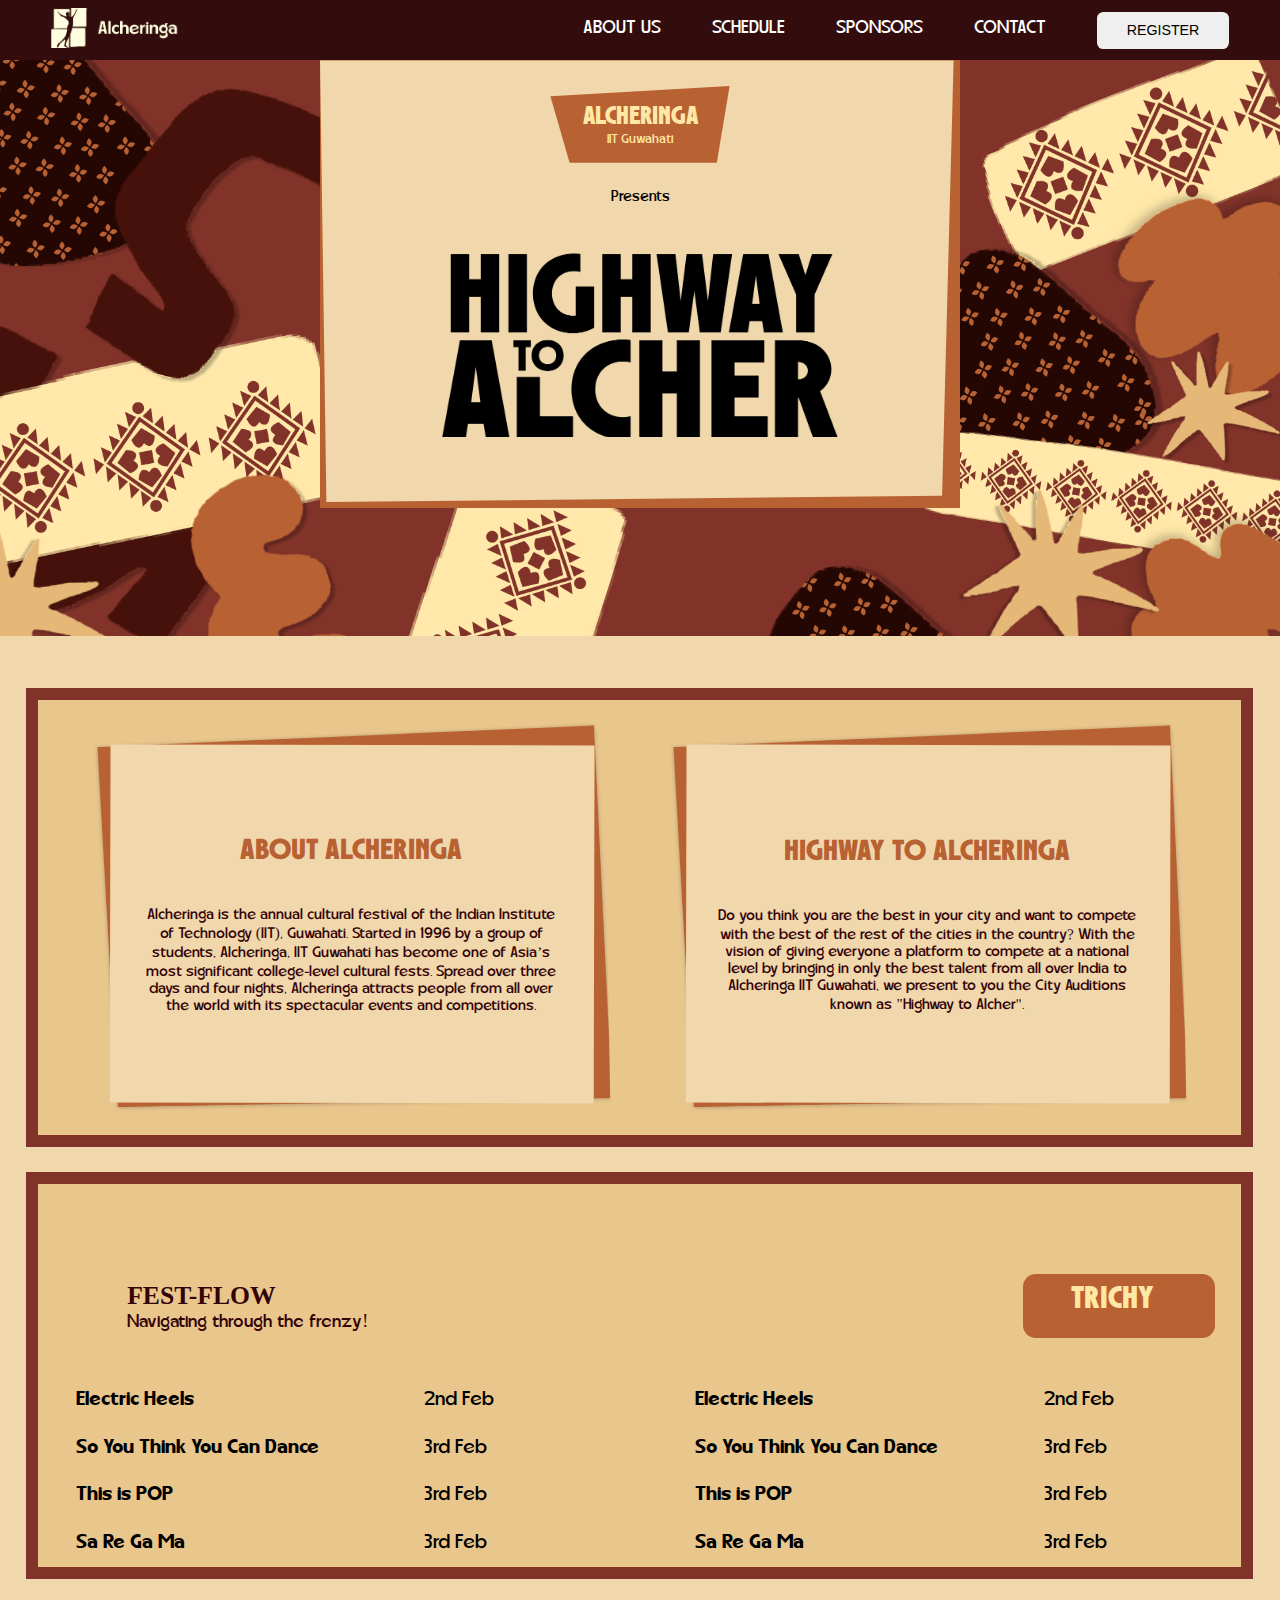
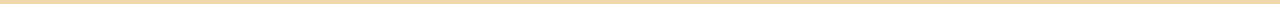
==== CE-portal/index.html @ 36d59bdd "hemburger and carts done" ====
<!DOCTYPE html>
<html lang="en">

<head>
    <meta charset="UTF-8">
    <meta name="viewport" content="width=device-width, initial-scale=1.0">
    <title>City-elemination portal</title>
    <link rel="stylesheet" href="style.css">
</head>

<body style="width: 100vw;">
    <nav>
        <div class="nav-logo">
            <img src="asset/alcher-logo.png" alt="">
        </div>
        <div class="navigators">
            <ul>
                <li class="hideOnMobile">ABOUT US</li>
                <li class="hideOnMobile">SCHEDULE</li>
                <li class="hideOnMobile">SPONSORS</li>
                <li class="hideOnMobile">CONTACT</li>
                <button class="hideOnMobile">REGISTER</button>
                <li class="menuBtn" onclick=showSidebar()><svg xmlns="http://www.w3.org/2000/svg" height="5vw" viewBox="0 -960 960 960" width="5vw" fill="#5f6368"><path d="M120-240v-80h720v80H120Zm0-200v-80h720v80H120Zm0-200v-80h720v80H120Z"/></svg></li>
            </ul>

            <ul class="hamburger">
                <li class="closeBtn" onclick="hideSidebar()"><svg xmlns="http://www.w3.org/2000/svg" height="8vw" viewBox="0 -960 960 960" width="8vw" fill="#5f6368"><path d="m256-200-56-56 224-224-224-224 56-56 224 224 224-224 56 56-224 224 224 224-56 56-224-224-224 224Z"/></svg></li>
                <li>ABOUT US</li>
                <li>SCHEDULE</li>
                <li>SPONSORS</li>
                <li>CONTACT</li>
                <li><button>REGISTER</button></li>
            </ul>
        </div>
    </nav>

    <div class="alcheringa-iitg-header">
        <div class="highway-to-alcher-header">
            <div class="highway-to-alcher-inner">
                <!-- <img src="asset/header-logo.png" alt=""> -->
                <div class="Alcheringa-IITG">
                    ALCHERINGA<p>
                        IIT Guwahati
                    </p>
                </div>

                <div class="presents">
                    Presents
                </div>

                <div class="imgHighway">

                </div>
            </div>
        </div>
    </div>

    <div class="registeration-city">
        <!-- <img src="asset/register-bg.png" alt=""> -->
        <!-- <div class="dropdown-city">
            <div class="dropdown-header"  >

            </div>
            <ul class="dropdown-list" id="dropdown-list">
                <li >Delhi</li>
                <li >Chennai</li>
                <li >Mumbai</li>
            </ul>
        </div> -->
    </div>


    <div class="masterdiv">
        <div class="para-2">
            <div id="about" class="about-alcher">
                <div class="about-alcher-inner">
                    <h2>ABOUT ALCHERINGA</h2>
                    <p class="disc-para-2">
                        Alcheringa is the annual cultural festival of the Indian Institute of Technology (IIT),
                        Guwahati.
                        Started in 1996 by a group of students, Alcheringa, IIT Guwahati has become one of Asia’s most
                        significant college-level cultural fests. Spread over three days and four nights, Alcheringa
                        attracts people from all over the world with its spectacular events and competitions.
                    </p>
                </div>
            </div>

            <div id="highway" class="about-alcher">
                <div class="about-alcher-inner">
                    <h2>Highway to Alcheringa</h2>
                    <p class="disc-para-2">
                        Do you think you are the best in your city and want to compete with the best of the rest of the
                        cities in the country? With the vision of giving everyone a platform to compete at a national
                        level
                        by bringing in only the best talent from all over India to Alcheringa IIT Guwahati, we present
                        to
                        you the City Auditions known as "Highway to Alcher".
                    </p>
                </div>
            </div>
        </div>


        <div class="city-and-event-info">
            <div class="festflow-dropdown">
                <div class="festflow-header">
                    FEST-FLOW
                    <p>
                        Navigating through the frenzy!
                    </p>
                </div>

                <!-- <div class="drop-icon">
                    <img onclick="toggleDropdown()" width="20vw" src="asset/drop-icon.png" alt="">
                </div> -->

                <div class="dropdown-city">
                    <div class="dropdown-header" id="selected-city" onclick="toggleDropdown()">

                    </div>
                    <ul class="dropdown-list" id="dropdown-list">
                        <li onclick="selectCity('Delhi')">Delhi</li>
                        <li onclick="selectCity('Chennai')">Chennai</li>
                        <li onclick="selectCity('Mumbai')">Mumbai</li>
                    </ul>
                </div>
            </div>

            <div class="grid" id="fest-grid">
                <!-- The fest data will be dynamically updated here -->
            </div>
        </div>
    </div>

    <script src="script.js"></script>
</body>

</html>
---- CE-portal/style.css ----
*{
    padding: 0;
    margin: 0;
}

@font-face {
    font-family: 'Carltine'; 
    src: url('../carltine-font-family/CarltineMedium-MVnzn.ttf');
}

@font-face {
    font-family: 'Bosten'; 
    src: url('../bosten-font-1724738891-0/bostenregular-l3ljd.otf');
}

@font-face {
    font-family: 'CarltineBold'; 
    src: url('../carltine-font-family/CarltineBold-BWxy8.ttf');
}
nav{
    background-image: url(asset/navbg.png);
    font-family:'Carltine';
    display: flex;
    height: 4.722vw;
    background: rgb(51, 13, 13) ;
    color: white;
    display: flex;
    align-items: center;
    justify-content: space-between;
    padding-right: 4vw;
    padding-left: 4vw;
    z-index: 2;
}
.nav-logo img{
    height: 3.125vw;
    width: 11.252vw;
}

nav ul{
    display: flex;
    gap: 4vw;
}
nav ul li{
    padding-top: .6vw;
    list-style: none;
    font-size: 1.389vw;
}
nav ul li:hover{
    cursor: pointer;
}

nav ul  button{
    border: none;
    width: 10.278vw;
    height: 2.917vw;
    font-size: 1.111vw;
    border-radius: .5vw;
    cursor: pointer;
}

.menuBtn{
    display: none;
}

/* hamburger */
.hamburger{
    padding-bottom: 2vw;
    position: fixed;
    top: 0;
    right: 0;
    width: 100vw;
    min-height:100vh ;
    z-index: 999;
    backdrop-filter: blur(10px);
    box-shadow: -10px 0 10px  rgba(0,0,0,0.1);
    display: none;
    flex-direction: column;
    padding-top: 8vw;
    justify-content: last baseline;
    align-items: center;
}

.hamburger li, .hamburger li button{
    font-size: 5vw;
}


/* header */
.alcheringa-iitg-header{
    height: 45vw;
    background: rgb(81, 20, 20);
    background-image: url(asset/hero.png);
    background-size: cover;
    display: flex;
    justify-content: center;
}

.highway-to-alcher-header
{
    background: #B86234;
    width: 50vw;
    height: 35vw;
    display: flex;
    justify-content: center;
}

.highway-to-alcher-inner{
   
    background: #F1D7AC;
    width: 50vw;
    height: 35vw;
    display: flex;
    flex-direction: column;
    align-items: center;
    position: relative;
    clip-path: polygon(0 0, 49.5vw 0, 48.6vw 34vw, .5vw 34.5vw);
}

.Alcheringa-IITG{
    display: flex;
    flex-direction: column;
    align-items: center;
    justify-content: center;
    margin-top: 2vw;
    height: 6vw;
    width: 14vw;
    background: #B86234;
    clip-path: polygon( 0vw 0.8vw, 14vw 0vw, 13vw 6vw, 1.5vw 6vw);
    font-family: Bosten;
    font-size: 2vw;
    color: #FFE7A6;
}
.Alcheringa-IITG p{
    font-size: 1vw;
    font-family: Carltine;
    font-weight: 400;
}
.presents{
    margin-top:2vw;
    font-size: 1.2vw;
    font-family: Carltine;
}

.imgHighway{
    margin-top:2vw;
    background-image: url(asset/imgHigh.png);
    width: 31vw;
    height: 16vw;
    background-size: cover;
}



.highway-to-alcher-inner img{
    width: 55vw;
}


.highway-to-alcher-inner .alcheringa-logo{
    margin-top:2vw ;
}

/* registeration */
.registeration-city{
    display: flex;
    justify-content: center;
    margin-top: 2vw;
}

.registeration-city img{
    margin-top: -5vw;
    width: 100vw;
    height: 10vw;
    /* background-image: url(asset/register-bg.png); */
    background-size: cover;
    
}

/* para 2 */
body{
    background-color: #F1D7AC;
}

.masterdiv{
    width: 100vw;
}



.para-2{
    text-align: center;
    width: 90vw;
    margin-top: -5px;
    display: flex;
    gap: 5vw;
    justify-content: center;
    background-color: #E9C68C;
    border: 1vw solid #823329;
    margin: 2vw;
    padding: 2vw;
}


.about-alcher{
    width: 40vw;
    height: 30vw;
    transform: rotate(-1deg);
    background-image: url("asset/about-alcher-bg.png");
    background-size: cover;
}

.about-alcher-inner{
    margin-left: 1vw;
    margin-top: 1.6vw;
    width: 38vw;
    height: 28vw;
    transform: rotate(1.13deg);
    background-image: url(asset/highway-bg.png);
    display: flex;
    flex-direction:column;
    justify-content: center;
    align-items: center;
    gap: 3vw;
}

.about-alcher-inner h2{
    color: #B86234;
    font-family: 'Bosten';
    font-weight: 400;
    font-size: 2.333vw;
}
.about-alcher-inner p{
    width: 33vw;
    text-align: center;
    color: #330307;
    font-family: 'Carltine';
    font-weight: 400;
    font-size: 1.189vw;
}



/* city and grid info */

.city-and-event-info{
    margin-top: -5px;
    width: 94vw; 
    background-color: #E9C68C;
    border: 1vw solid #823329;
    margin: 2vw;
}

.festflow-dropdown{
    position: relative;
    padding-top: 7vw;
    padding-left: 7vw;
    display: flex;
    justify-content: space-between;
    align-items: center;
}

.festflow-header{
    font-family:' Bosten';
    font-size: 2vw;
    color: #330307;
    font-weight: 800;
}
.festflow-header p{
    font-size: 1.4vw;
    font-family: 'Carltine';
    color: #330307;
    font-weight: 200;
}

.drop-icon{
    position: absolute;
    right: 4.5vw;
    top: 8.3vw;
    z-index: 3;
    cursor: pointer;
   /* transform: rotate(180deg); */
}
.dropdown-city {
    z-index: 2;
    font-family: Bosten;
    color: #FFE7A6;
    font-size: 2.5vw;
    width: 15vw;
    height: 5vw;
    margin-right: 2vw;
    position: relative;
    background: #B86234;
    border-radius: 1vw 1vw 1vw 1vw;
}

.dropdown-header {
    height: 4vw;
    line-height: 4vw;
    display: flex;
    cursor: pointer;
    justify-content: center;
    padding-right: 1vw;
    /* padding-left: 1vw; */
}

.dropdown-icon{
    height: 10vw;
    width: 10vw;
    background: #000;
}

.dropdown-list {
    background: #B86234;
    list-style-type: none;
    display: none; 
    width: 15vw;
    border-radius: 0vw 0vw 1vw 1vw;
}
.dropdown-list li {
    display: flex;
    justify-content: center;
    font-size: 2.5vw;
    width: 15vw;
    height: 5vw;
    line-height: 5vw;
    margin-right: 2vw;
    text-align: left;
    cursor: pointer;
}

/* grid */
.grid {
    margin-top: 3vw;
    display: grid;
    grid-template-columns:repeat(4, 24.2vw);
    
}

.grid div {

    padding: 1vw;
    font-size: 1.6vw;
    text-align: left;
}

/* second page */

.cartsdiv{
    display: flex;
    overflow-y:scroll ;
    gap: 10vw;
    background: #E9C68C;
    margin-top: -1vw;
    margin: 2vw;
    padding: 2vw;
    border: 1vw solid #823329;   
}

.cart{
    width: 38vw;
    height: 30vw;
    background: #B86234;
    background-size: cover;
}


.about-cart{
    width: 40vw;
    height: 30vw;
    clip-path: polygon(1% 0, 95% 2.3%, 93% 95%, 0 100%) ;
    background: #F1D7AC;
    display: flex;
    justify-content: center;
    align-items: center;
    /* gap: 3vw; */
}

.img-of-women{
    width: 40%;
}

.img-of-women img{
    margin-left: 1vw;
    width: 12vw;
}

.cart-content{
    width: 50%;
    height: 60%; 
}

.cart-header{
    font-family: Bosten;
    color: #B86234;
    font-size: 3vw;
}

.cart-header p{
    font-size: 1.5vw;
    color: black;
    font-family: CarltineBold;
}

.content-of-cart{
    margin-top: 1.5vw;
    width: 90%;
    font-size: 1.2vw;
    color: black;
    font-family: Carltine;
}

.cart-buttons{
    margin-top: 1.5vw;
    display: flex;
    gap: .5vw;
}

.cart-register{
    font-size: 1.2vw;
    font-family: Carltine;
    background-color: #B86234;
    border:none;
    padding: .5vw;
    width: 45%;
    border-radius: .3vw;
    color: #F1D7AC;
    border: .1vw solid #B86234;
}

.cart-GUIDELINES{
    font-size: 1.2vw;
    font-family: Carltine;
    background-color: #F1D7AC;
    border:none;
    padding: .5vw;
    width: 45%;
    border-radius: .3vw;
    color: #B86234;
    border: .1vw solid #B86234;
}





@media screen and (max-width: 480px) {
    body {
        /* responsive nav */
        .hideOnMobile{
            display: none;
        }

        .menuBtn{
            display: block;
            margin-bottom: 1vw;
            cursor: pointer;
        }
        .closeBtn{
            cursor: pointer;
        }

        .hamburger li button{
            width: fit-content;
            height: fit-content;
            padding:2vw;
            border-radius:1.5vw ;
        }
        /* para */
        .para-2{
            flex-direction: column;
            align-items: center;
        }
        .about-alcher{
            width: 80vw;
            height: 70vw;
        }
        .about-alcher-inner{
            width: 78vw;
            height: 68vw;
        }

        .about-alcher-inner h2{
            font-size: 6vw;
        }
        .about-alcher-inner p{
            font-size: 3vw;
            width: 70vw;   
        }

        .festflow-header{
            font-size: 4vw;
        }
        .festflow-header p{
            font-size: 3vw;
        }

        .grid {
            margin-top: 3vw;
            margin-bottom: 2vw;
            left: 3vw;
            display: grid;
            grid-template-columns:repeat(2,48vw);
            text-align: center;
        }
        
        .grid div {
            padding: 1vw;
            font-size: 2.6vw;
            text-align: left;
        }

        /* second page */
        .cartsdiv{
            display: flex;
            flex-direction: column;
            align-items: center; 
            gap: 2.5vw; 
        }
        .cart{
            margin-top: 2vw;
            width: 80vw;
            height:50vw ;
        }

        .about-cart{
            width: 80vw;
            height:50vw ;
            /* background: #000; */
            clip-path: polygon(2% 0, 100% 3.3%, 96% 95%, 0 100%) ;
        }

        .img-of-women img{
            margin-left: 1vw;
            width: 20vw;
        }

        .cart-content{
            width: 50%;
            height: 70%; 
        }
        
        .cart-header{
            font-size: 6vw;
        }
        
        .cart-header p{
            font-size: 3vw;
        }
        
        .content-of-cart{
            margin-top: 2.4vw;
            width: 90%;
            font-size: 2.4vw;
        }
        
        .cart-buttons{
            margin-top: 2.4vw;
            display: flex;
            gap: .5vw;
        }
        
        .cart-register{
            font-size: 2.4vw;
            padding: .5vw;
            width: 45%;
            border-radius: .3vw;
            border: .1vw solid #B86234;
        }
        
        .cart-GUIDELINES{
            font-size: 2.4vw;
            padding: .5vw;
            width: 45%;
            border-radius: .3vw;
            border: .1vw solid #B86234;
        }
    }
}
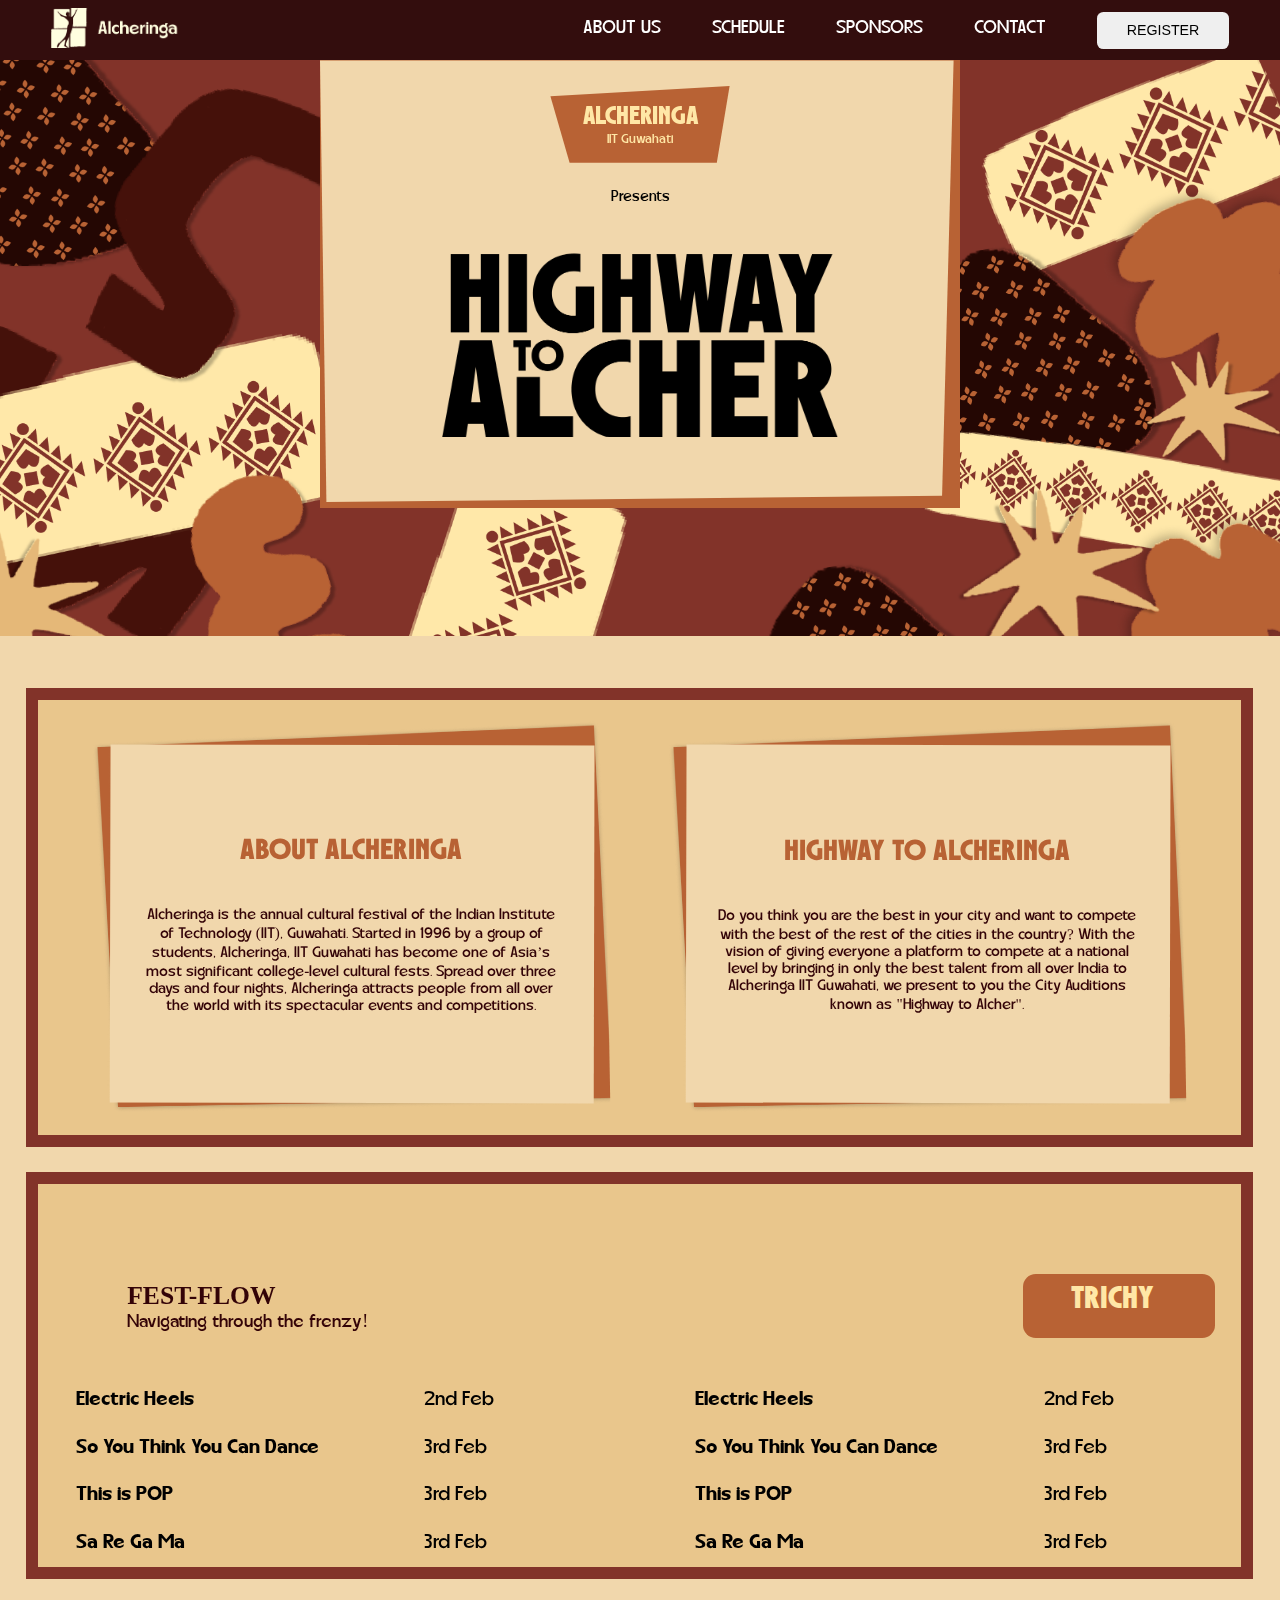
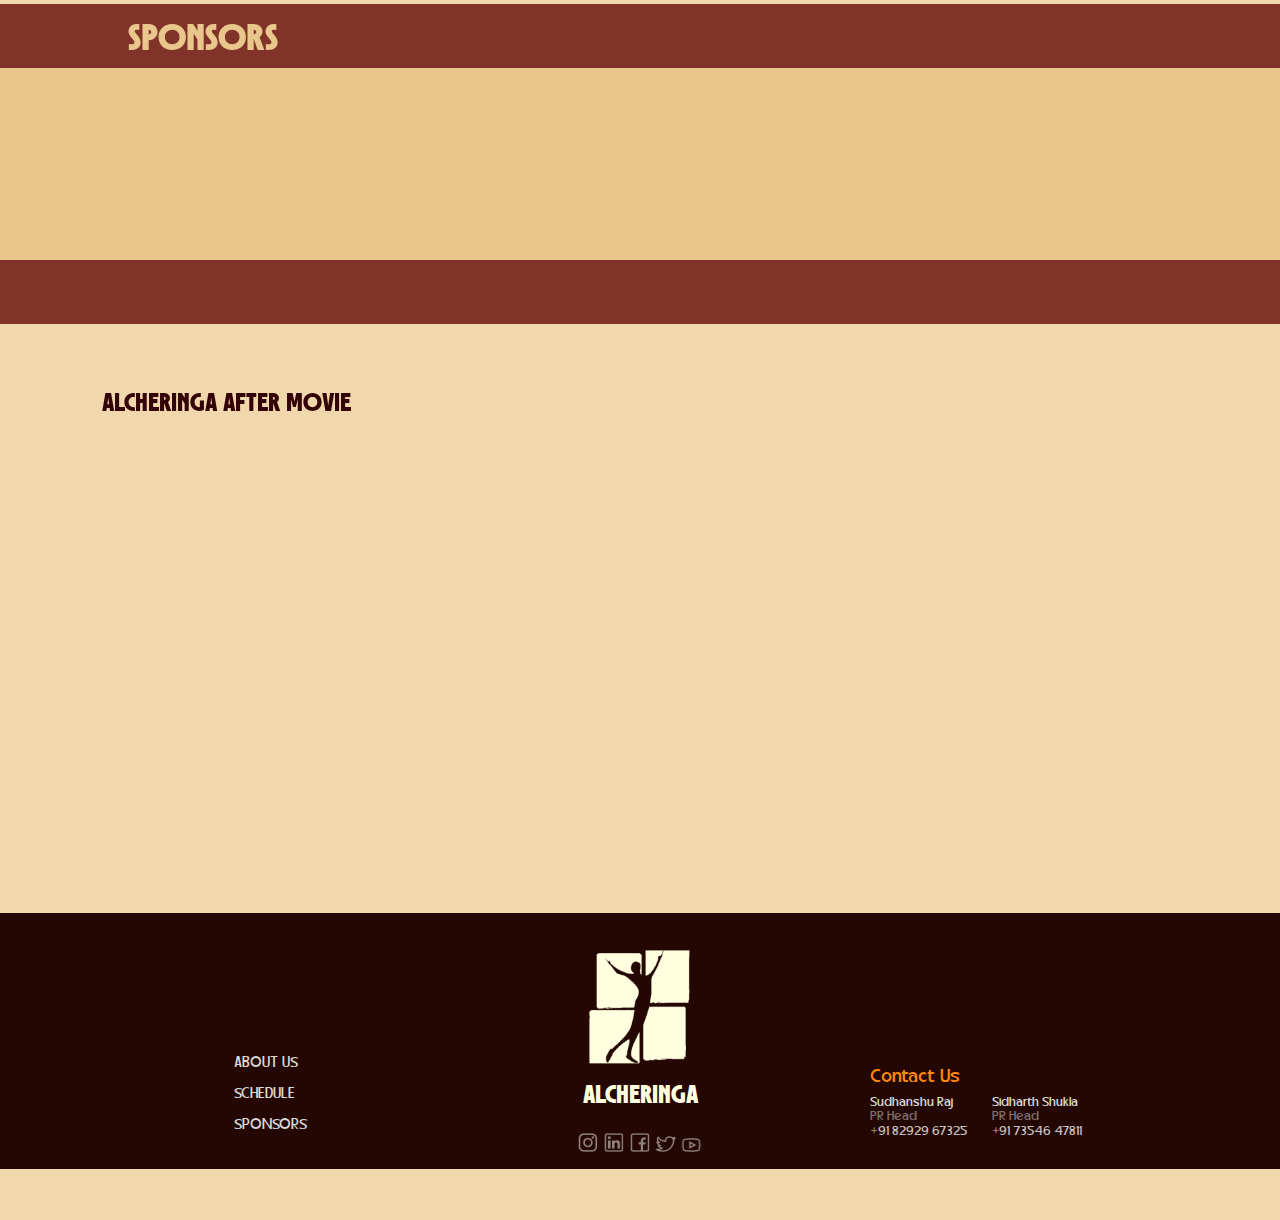
==== commit cb85875b: "Sponsors and footer" ====
--- a/CE-portal/index.html
+++ b/CE-portal/index.html
@@ -15,21 +15,11 @@
         </div>
         <div class="navigators">
             <ul>
-                <li class="hideOnMobile">ABOUT US</li>
-                <li class="hideOnMobile">SCHEDULE</li>
-                <li class="hideOnMobile">SPONSORS</li>
-                <li class="hideOnMobile">CONTACT</li>
-                <button class="hideOnMobile">REGISTER</button>
-                <li class="menuBtn" onclick=showSidebar()><svg xmlns="http://www.w3.org/2000/svg" height="5vw" viewBox="0 -960 960 960" width="5vw" fill="#5f6368"><path d="M120-240v-80h720v80H120Zm0-200v-80h720v80H120Zm0-200v-80h720v80H120Z"/></svg></li>
-            </ul>
-
-            <ul class="hamburger">
-                <li class="closeBtn" onclick="hideSidebar()"><svg xmlns="http://www.w3.org/2000/svg" height="8vw" viewBox="0 -960 960 960" width="8vw" fill="#5f6368"><path d="m256-200-56-56 224-224-224-224 56-56 224 224 224-224 56 56-224 224 224 224-56 56-224-224-224 224Z"/></svg></li>
                 <li>ABOUT US</li>
                 <li>SCHEDULE</li>
                 <li>SPONSORS</li>
                 <li>CONTACT</li>
-                <li><button>REGISTER</button></li>
+                <button>REGISTER</button>
             </ul>
         </div>
     </nav>
@@ -130,6 +120,58 @@
                 <!-- The fest data will be dynamically updated here -->
             </div>
         </div>
+
+        <div class="sponsor">
+            <div class="sponsor-top">
+                <h1>SPONSORS</h1>
+            </div>
+            <div class="sponsor-images"></div>
+            <div class="sponsor-bottom"></div>
+        </div>
+
+        <div class="aftermovie">
+            <h2 id="aftermovie-text">ALCHERINGA AFTER MOVIE</h2>
+            <iframe width="560" height="315" src="https://www.youtube.com/embed/CWhFx8v1mg8?si=Xd-olNrgVU2Ihk56&amp;controls=0" title="YouTube video player" frameborder="0" allow="accelerometer; autoplay; clipboard-write; encrypted-media; gyroscope; picture-in-picture; web-share" referrerpolicy="strict-origin-when-cross-origin" allowfullscreen></iframe>
+            <div class="bottom">
+                <div class="foo-left">
+                    <ul>
+                        <li>ABOUT US</li>
+                        <li>SCHEDULE</li>
+                        <li>SPONSORS</li>
+                    </ul>
+                </div>
+                <div class="foo-middle">
+                    <img id = "alcherimg" src="asset/alcher logo 2.png" alt="">
+                    <h2>ALCHERINGA</h2>
+                    <ul>
+                        <a href="https://www.instagram.com/alcheringaiitg/?hl=en"><img src="asset/insta.png" alt=""></a>
+                        <a href="https://www.linkedin.com/company/alcheringaiitguwahati/mycompany/"><img src="asset/linkedin.png" alt=""></a>
+                        <a href="https://www.facebook.com/alcheringaiitg/   "><img src="asset/fb.png" alt=""></a>
+                        <a href="https://twitter.com/alcheringaiitg"><img src="asset/twitter.png" alt=""></a>
+                        <a href="https://www.youtube.com/@alcheringaIITG"><img src="asset/yt.png" alt=""></a>
+                    </ul>
+                </div>
+                <div class="foo-right">
+                    <div class="contact">
+                        <h2>Contact Us</h2>
+                    </div>
+                    <div class="head-names">
+                            <div class="head">
+                                <p>Sudhanshu Raj</p>
+                                <p>PR Head</p>
+                                <p>+91 82929 67325</p>
+                            </div>
+                            <div class="head">
+                                <p>Sidharth Shukla</p>
+                                <p>PR Head</p>
+                                <p>+91 73546 47811</p>
+                            </div>
+                    </div>
+                </div>
+            </div>
+        </div>
+
+
     </div>
 
     <script src="script.js"></script>
--- a/CE-portal/style.css
+++ b/CE-portal/style.css
@@ -44,9 +44,6 @@
     padding-top: .6vw;
     list-style: none;
     font-size: 1.389vw;
-}
-nav ul li:hover{
-    cursor: pointer;
 }
 
 nav ul  button{
@@ -55,36 +52,7 @@
     height: 2.917vw;
     font-size: 1.111vw;
     border-radius: .5vw;
-    cursor: pointer;
-}
-
-.menuBtn{
-    display: none;
-}
-
-/* hamburger */
-.hamburger{
-    padding-bottom: 2vw;
-    position: fixed;
-    top: 0;
-    right: 0;
-    width: 100vw;
-    min-height:100vh ;
-    z-index: 999;
-    backdrop-filter: blur(10px);
-    box-shadow: -10px 0 10px  rgba(0,0,0,0.1);
-    display: none;
-    flex-direction: column;
-    padding-top: 8vw;
-    justify-content: last baseline;
-    align-items: center;
-}
-
-.hamburger li, .hamburger li button{
-    font-size: 5vw;
-}
-
-
+}
 /* header */
 .alcheringa-iitg-header{
     height: 45vw;
@@ -349,95 +317,236 @@
     display: flex;
     overflow-y:scroll ;
     gap: 10vw;
-    background: #E9C68C;
     margin-top: -1vw;
     margin: 2vw;
     padding: 2vw;
     border: 1vw solid #823329;   
 }
 
-.cart{
-    width: 38vw;
-    height: 30vw;
-    background: #B86234;
-    background-size: cover;
-}
-
-
-.about-cart{
-    width: 40vw;
-    height: 30vw;
-    clip-path: polygon(1% 0, 95% 2.3%, 93% 95%, 0 100%) ;
-    background: #F1D7AC;
-    display: flex;
-    justify-content: center;
+#ye-wala{
+    padding-top: 1vw;
+}
+
+
+/* from sponsor to footer page css */
+
+.sponsor{
+    width: 100%;
+    height: 25vw;
+    background: #E9C68C;
+
+
+}
+.sponsor::before{
+ position: absolute;
+    background: url(asset/ce\ texture.png) center no-repeat ;
+    content: '';
+    height: 25vw;
+    width:  100%;
+    mix-blend-mode: overlay;
+    opacity: 50%;
+    z-index: 1;
+
+}
+.sponsor .sponsor-top{
+    width: 100%;
+    height: 5vw;
+    background: #823329;
+    
+
+    
+}
+.sponsor .sponsor-top h1{
+    font-family: 'Bosten';
+    font-size: 3vw;
+    color: #E9C68C;
+    top: 1vw;
+    left: 10%;
+    z-index: 30;
+    position: relative;
+    font-weight: 100;
+
+
+
+}
+
+.sponsor .sponsor-images{
+    width: 100%;
+    height: 15vw;
+
+
+}
+.sponsor .sponsor-bottom{
+    width: 100%;
+    height: 5vw;
+    background: #823329;
+
+    
+}
+
+
+
+.aftermovie{
+    width: 100%;
+    height: 70vw;
+    position: relative;
+}
+.aftermovie::before{
+    position: absolute;
+    width: 100%;
+    height: 70vw;
+    background: url(asset/ce\ texture.png) center no-repeat ;
+    content: '';
+  
+    mix-blend-mode: overlay;
+    opacity: 50%;
+    z-index: 1;
+
+}
+.aftermovie iframe{
+    position: absolute;
+    top: 45%;
+    left: 50%;
+    transform: translate(-50%,-70%);
+    /* scale: 1.4;
+     */
+     width: 60vw;
+     height: 30vw;
+    z-index: 20;
+}
+
+.aftermovie .bottom{
+    position: absolute;
+    bottom: 4vw;
+    height: 20vw;
+    width: 100%;
+    background-color: #240703;
+    z-index: 30;
+    display: flex;
+}
+.aftermovie .bottom .foo-left{
+    height: 100%;
+    width: 35%;
+    position: relative;
+    /* background-color: red; */
+}
+
+.aftermovie .bottom .foo-left ul li{
+    font-family: 'Carltine';
+    margin: 1vw;
+    list-style: none;
+    font-weight: 100;
+    font-size: 1.2vw;
+    /* line-height: 22px; */
+    color: #D9D9D9;
+}
+.aftermovie .bottom .foo-left ul {
+    position: absolute;
+    right: 10vw;
+    top: 10vw;
+}
+
+
+
+
+
+.aftermovie .bottom .foo-middle{
+    height: 100%;
+    width: 30%;
+    /* background-color: rgb(21, 10, 10); */
+    position: relative;
+   
+}
+#alcherimg{
     align-items: center;
-    /* gap: 3vw; */
-}
-
-.img-of-women{
-    width: 40%;
-}
-
-.img-of-women img{
-    margin-left: 1vw;
-    width: 12vw;
-}
-
-.cart-content{
-    width: 50%;
-    height: 60%; 
-}
-
-.cart-header{
-    font-family: Bosten;
-    color: #B86234;
-    font-size: 3vw;
-}
-
-.cart-header p{
+    width: 8vw;
+    position: absolute; 
+    left: 50%;
+    top: 50%;
+    transform: translate(-50%,-80%);
+   
+}
+
+
+.aftermovie .bottom .foo-middle h2{
+    color: #FFFEDF;
+    font-family: 'Bosten';
+    font-weight: 100;
+    font-size: 2vw;
+    position: absolute;
+    top: 13vw;
+    left: 50%;
+    transform: translateX(-50%);
+   
+
+}
+.aftermovie .bottom .foo-middle  ul{
+    position: absolute;
+    bottom: 1vw;
+    left: 50%;
+    transform: translateX(-50%);
+    color: white;
+}
+.aftermovie .bottom .foo-middle  ul a img{
+    width: 1.5vw;
+}
+
+.aftermovie .bottom .foo-middle  ul a {
+    padding: 0.1vw;
+}
+
+
+
+
+.aftermovie .bottom .foo-right{
+    height: 100%;
+    width: 35%;
+    /* background-color: rgb(102, 102, 102); */
+    font-family: 'Carltine';
+
+}
+.aftermovie .bottom .foo-right .contact h2{
     font-size: 1.5vw;
-    color: black;
-    font-family: CarltineBold;
-}
-
-.content-of-cart{
-    margin-top: 1.5vw;
-    width: 90%;
-    font-size: 1.2vw;
-    color: black;
-    font-family: Carltine;
-}
-
-.cart-buttons{
-    margin-top: 1.5vw;
-    display: flex;
-    gap: .5vw;
-}
-
-.cart-register{
-    font-size: 1.2vw;
-    font-family: Carltine;
-    background-color: #B86234;
-    border:none;
-    padding: .5vw;
-    width: 45%;
-    border-radius: .3vw;
-    color: #F1D7AC;
-    border: .1vw solid #B86234;
-}
-
-.cart-GUIDELINES{
-    font-size: 1.2vw;
-    font-family: Carltine;
-    background-color: #F1D7AC;
-    border:none;
-    padding: .5vw;
-    width: 45%;
-    border-radius: .3vw;
-    color: #B86234;
-    border: .1vw solid #B86234;
-}
+    color: #FF8906;
+    position: absolute;
+    top: 12vw;
+    margin-left: 3vw;
+    font-weight: 100;
+}
+.aftermovie .bottom .foo-right .head-names{
+    font-size: 1vw;
+    font-weight: 100;
+    position: absolute;
+    top: 14vw;
+    margin-left: 2vw;
+    font-family: 'Carltine';
+    display: flex;
+
+}
+.aftermovie .bottom .foo-right .head-names .head{
+    margin: 0.3vw 1vw;
+    color: #D9D9D9;
+}
+.aftermovie .bottom .foo-right .head-names .head p:nth-child(2){
+    color: #D9D9D980;
+}
+.aftermovie .bottom .foo-right .head-names .head p:nth-child(3){
+    color: #C3BEBB;
+}
+
+
+#aftermovie-text{
+    font-family: 'Bosten';
+    font-weight: 100;
+    font-size: 2vw;
+    color: #330307;
+    position: absolute;
+    top: 5vw;
+    left: 8vw;
+}
+
+
+
 
 
 
@@ -445,27 +554,6 @@
 
 @media screen and (max-width: 480px) {
     body {
-        /* responsive nav */
-        .hideOnMobile{
-            display: none;
-        }
-
-        .menuBtn{
-            display: block;
-            margin-bottom: 1vw;
-            cursor: pointer;
-        }
-        .closeBtn{
-            cursor: pointer;
-        }
-
-        .hamburger li button{
-            width: fit-content;
-            height: fit-content;
-            padding:2vw;
-            border-radius:1.5vw ;
-        }
-        /* para */
         .para-2{
             flex-direction: column;
             align-items: center;
@@ -499,7 +587,7 @@
             margin-bottom: 2vw;
             left: 3vw;
             display: grid;
-            grid-template-columns:repeat(2,48vw);
+            grid-template-columns:repeat(2,50vw);
             text-align: center;
         }
         
@@ -508,71 +596,5 @@
             font-size: 2.6vw;
             text-align: left;
         }
-
-        /* second page */
-        .cartsdiv{
-            display: flex;
-            flex-direction: column;
-            align-items: center; 
-            gap: 2.5vw; 
-        }
-        .cart{
-            margin-top: 2vw;
-            width: 80vw;
-            height:50vw ;
-        }
-
-        .about-cart{
-            width: 80vw;
-            height:50vw ;
-            /* background: #000; */
-            clip-path: polygon(2% 0, 100% 3.3%, 96% 95%, 0 100%) ;
-        }
-
-        .img-of-women img{
-            margin-left: 1vw;
-            width: 20vw;
-        }
-
-        .cart-content{
-            width: 50%;
-            height: 70%; 
-        }
-        
-        .cart-header{
-            font-size: 6vw;
-        }
-        
-        .cart-header p{
-            font-size: 3vw;
-        }
-        
-        .content-of-cart{
-            margin-top: 2.4vw;
-            width: 90%;
-            font-size: 2.4vw;
-        }
-        
-        .cart-buttons{
-            margin-top: 2.4vw;
-            display: flex;
-            gap: .5vw;
-        }
-        
-        .cart-register{
-            font-size: 2.4vw;
-            padding: .5vw;
-            width: 45%;
-            border-radius: .3vw;
-            border: .1vw solid #B86234;
-        }
-        
-        .cart-GUIDELINES{
-            font-size: 2.4vw;
-            padding: .5vw;
-            width: 45%;
-            border-radius: .3vw;
-            border: .1vw solid #B86234;
-        }
     }
 }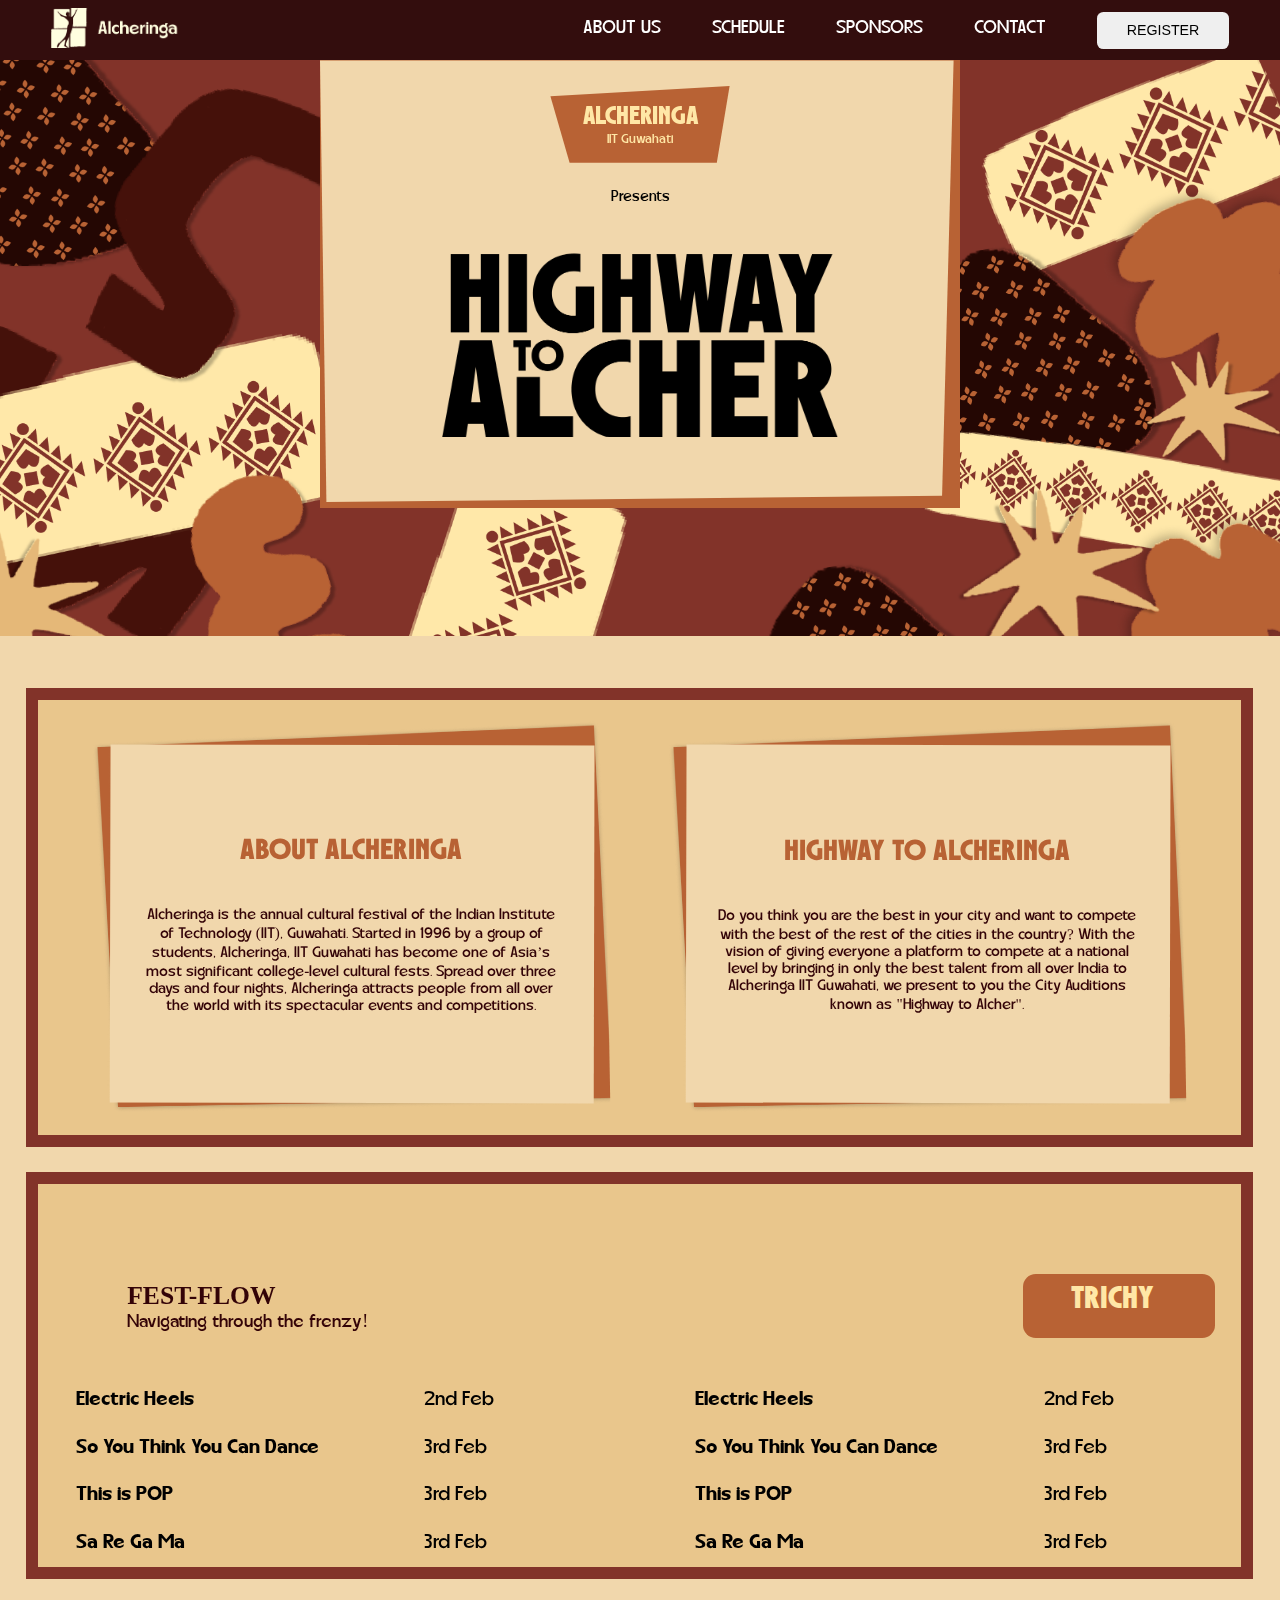
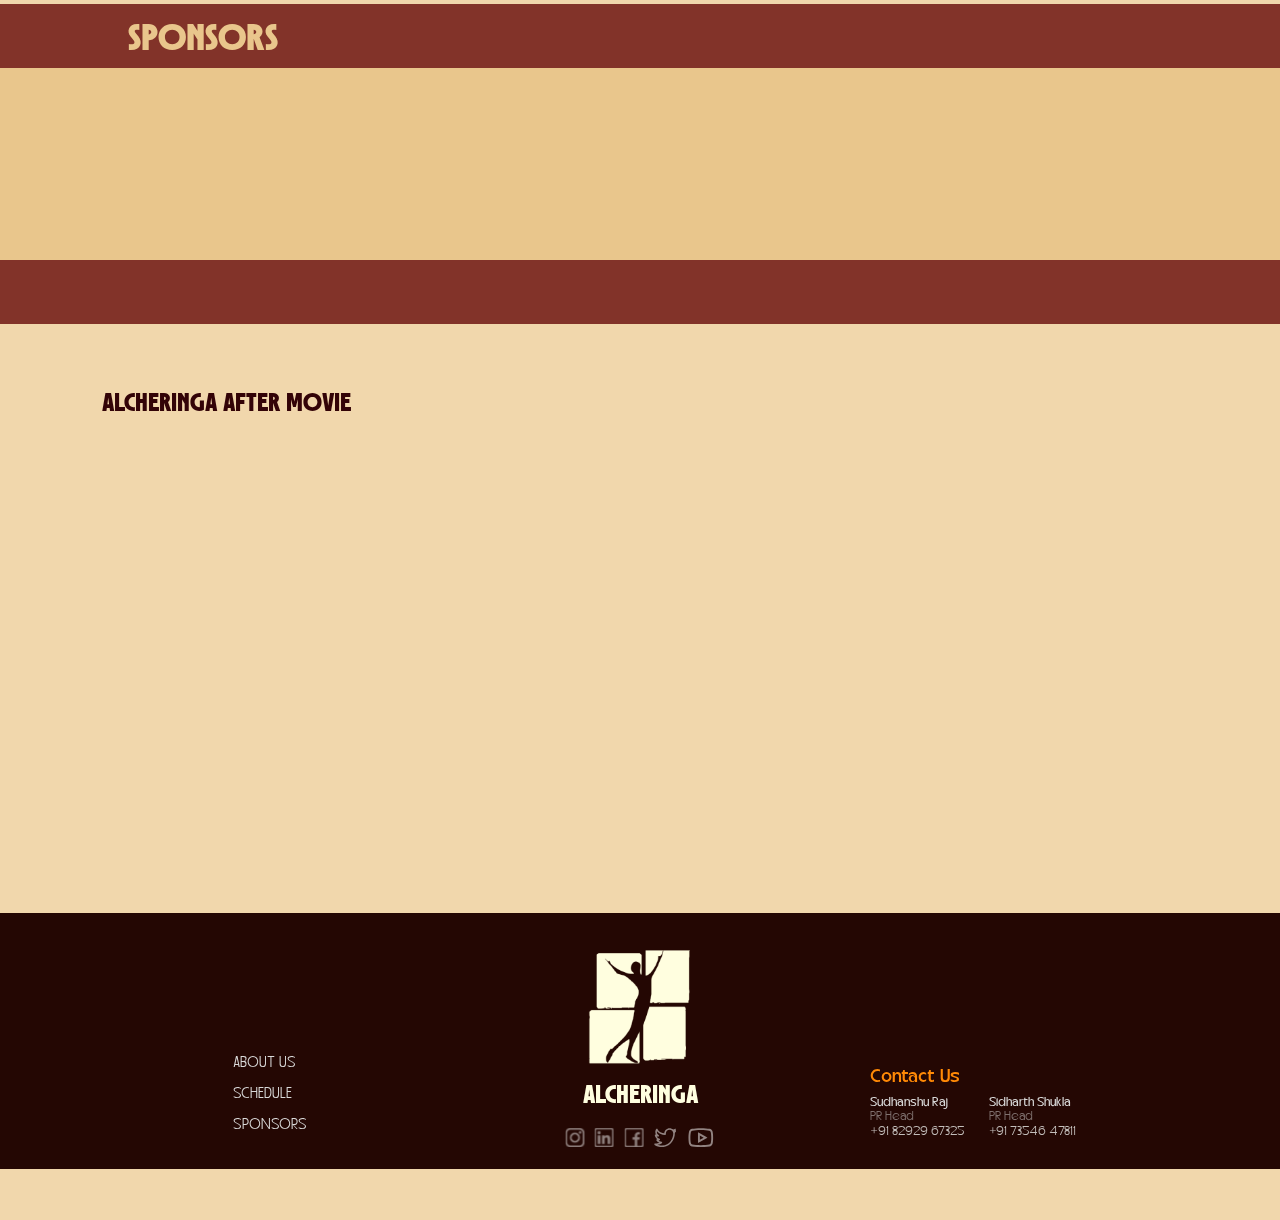
==== commit 18426aaf: "made changes in fonts and alignments" ====
--- a/CE-portal/index.html
+++ b/CE-portal/index.html
@@ -5,6 +5,7 @@
     <meta charset="UTF-8">
     <meta name="viewport" content="width=device-width, initial-scale=1.0">
     <title>City-elemination portal</title>
+    <link href="https://cdnjs.cloudflare.com/ajax/libs/font-awesome/6.0.0/css/all.min.css" rel="stylesheet">
     <link rel="stylesheet" href="style.css">
 </head>
 
@@ -129,10 +130,98 @@
             <div class="sponsor-bottom"></div>
         </div>
 
-        <div class="aftermovie">
+        <div class="aftermovie desktop-only">
             <h2 id="aftermovie-text">ALCHERINGA AFTER MOVIE</h2>
             <iframe width="560" height="315" src="https://www.youtube.com/embed/CWhFx8v1mg8?si=Xd-olNrgVU2Ihk56&amp;controls=0" title="YouTube video player" frameborder="0" allow="accelerometer; autoplay; clipboard-write; encrypted-media; gyroscope; picture-in-picture; web-share" referrerpolicy="strict-origin-when-cross-origin" allowfullscreen></iframe>
             <div class="bottom">
+                <div class="foo-left">
+                    <ul>
+                       <a href=""> <li>ABOUT US</li> </a>
+                       <a href=""> <li>SCHEDULE</li> </a>
+                       <a href=""> <li>SPONSORS</li> </a>
+                    </ul>
+                </div>
+                <div class="foo-middle">
+                    
+                    <a href="https://alcheringa.in/"><img id = "alcherimg" src="asset/alcher logo 2.png" alt=""></a>
+                    <h2>ALCHERINGA</h2>
+                    <ul>
+                        <a href="https://www.instagram.com/alcheringaiitg/?hl=en"><img src="asset/insta-d.svg" alt=""></a>
+                        <a href="https://www.linkedin.com/company/alcheringaiitguwahati/mycompany/"><img src="asset/link-d.svg" alt=""></a>
+                        <a href="https://www.facebook.com/alcheringaiitg/   "><img src="asset/fb-d.svg" alt=""></a>
+                        <a href="https://twitter.com/alcheringaiitg"><img src="asset/twit-d.svg" alt=""></a>
+                        <a href="https://www.youtube.com/@alcheringaIITG"><img src="asset/yt-d.svg" alt=""></a>
+                    </ul>
+                </div>
+                <div class="foo-right">
+                    <div class="contact">
+                        <h2>Contact Us</h2>
+                    </div>
+                    <div class="head-names">
+                            <div class="head">
+                                <p>Sudhanshu Raj</p>
+                                <p>PR Head</p>
+                                <p>+91 82929 67325</p>
+                            </div>
+                            <div class="head">
+                                <p>Sidharth Shukla</p>
+                                <p>PR Head</p>
+                                <p>+91 73546 47811</p>
+                            </div>
+                    </div>
+                </div>
+            </div>
+        </div>
+
+
+
+
+        <div class="aftermovie mobile-only">
+            <h2 id="aftermovie-text">ALCHERINGA AFTER MOVIE</h2>
+            <iframe width="560" height="315" src="https://www.youtube.com/embed/CWhFx8v1mg8?si=Xd-olNrgVU2Ihk56&amp;controls=0" title="YouTube video player" frameborder="0" allow="accelerometer; autoplay; clipboard-write; encrypted-media; gyroscope; picture-in-picture; web-share" referrerpolicy="strict-origin-when-cross-origin" allowfullscreen></iframe>
+
+            <div class="bottom">
+                <div class="foo-top">
+                    <div class="foo-top-left">
+                        <ul>
+                           <a href="https://alcheringa.in/"> <li>ABOUT US</li> </a>
+                           <a href="https://alcheringa.in/"> <li>SCHEDULE</li> </a>
+                           <a href=""> <li>SPONSORS</li> </a>
+                        </ul>
+                    </div>
+                    <div class="foo-top-right">
+                     
+                      
+                                <div class="head">
+                                    <p>Sudhanshu Raj</p>
+                                    <p>PR Head</p>
+                                 
+                                    <p class="para">   <img id = "phone" src="asset/phone.svg" alt="">+91 82929 67325</p>
+                                </div>
+                                <div class="head">
+                                    <p>Sidharth Shukla</p>
+                                    <p>PR Head</p>
+                                  
+                                    <p class="para2">  <img id = "phone" src="asset/phone.svg" alt="">+91 73546 47811</p>
+                                </div>
+                        
+                    </div>
+                </div>
+                <div class="foo-bottom">
+                    
+                        <ul>
+                            
+                            <a href="https://www.instagram.com/alcheringaiitg/?hl=en"><img src="asset/link-m.svg" alt=""></a>
+                            <a href="https://www.linkedin.com/company/alcheringaiitguwahati/mycompany/"><img src="asset/insta-m.svg" alt=""></a>
+                            <a href="https://www.facebook.com/alcheringaiitg/   "><img id = "fb" src="asset/fb-m.svg" alt=""></a>
+                            <a href="https://twitter.com/alcheringaiitg"><img src="asset/twit-m.svg" alt=""></a>
+                            <a href="https://www.youtube.com/@alcheringaIITG"><img id = "yt" src="asset/yt-m.svg" alt=""></a>
+                        </ul>
+
+                        <a href="https://alcheringa.in/"><img id = "mobile-alcher" src="asset/mobile-alcher.png" alt=""></a>
+                </div>
+            </div>
+            <!-- <div class="bottom">
                 <div class="foo-left">
                     <ul>
                         <li>ABOUT US</li>
@@ -168,7 +257,7 @@
                             </div>
                     </div>
                 </div>
-            </div>
+            </div> -->
         </div>
 
 
--- a/CE-portal/style.css
+++ b/CE-portal/style.css
@@ -415,6 +415,17 @@
     z-index: 20;
 }
 
+
+@font-face {
+    font-family: myfont;
+    src: url(asset/CarltineLight-rgjVL.ttf);
+}
+@font-face {
+    font-family: myfont2;
+    src: url(asset/CarltineRegular-K7z5l.ttf);
+}
+
+
 .aftermovie .bottom{
     position: absolute;
     bottom: 4vw;
@@ -423,6 +434,20 @@
     background-color: #240703;
     z-index: 30;
     display: flex;
+    font-family: myfont;
+    /* font-family: 'Courier New', Courier, monospace; */
+    font-weight: 100;
+}
+.aftermovie .bottom::before{
+    /* bottom: 4vw; */
+    height: 20vw;
+    width: 100%;
+    position: absolute;
+    background: url(asset/ce\ texture.png) center no-repeat ;
+    content: '';
+    mix-blend-mode: overlay;
+    opacity: 50%;
+    z-index: 0;
 }
 .aftermovie .bottom .foo-left{
     height: 100%;
@@ -431,15 +456,26 @@
     /* background-color: red; */
 }
 
+
+
+
+
 .aftermovie .bottom .foo-left ul li{
-    font-family: 'Carltine';
+    font-family: myfont;
     margin: 1vw;
     list-style: none;
     font-weight: 100;
     font-size: 1.2vw;
+    position: relative;
+    z-index: 99;
     /* line-height: 22px; */
     color: #D9D9D9;
 }
+
+.aftermovie .bottom .foo-left ul a{
+    text-decoration: none;
+}
+
 .aftermovie .bottom .foo-left ul {
     position: absolute;
     right: 10vw;
@@ -486,13 +522,16 @@
     left: 50%;
     transform: translateX(-50%);
     color: white;
-}
-.aftermovie .bottom .foo-middle  ul a img{
-    width: 1.5vw;
-}
+    /* background-color: red; */
+    display: flex;
+}
+
 
 .aftermovie .bottom .foo-middle  ul a {
-    padding: 0.1vw;
+    padding: 0.05vw;
+    scale: 0.7;
+   
+   
 }
 
 
@@ -512,6 +551,7 @@
     top: 12vw;
     margin-left: 3vw;
     font-weight: 100;
+    /* font-family: myfont2; */
 }
 .aftermovie .bottom .foo-right .head-names{
     font-size: 1vw;
@@ -519,13 +559,16 @@
     position: absolute;
     top: 14vw;
     margin-left: 2vw;
-    font-family: 'Carltine';
+    font-family: myfont;
     display: flex;
 
 }
 .aftermovie .bottom .foo-right .head-names .head{
     margin: 0.3vw 1vw;
     color: #D9D9D9;
+}
+.aftermovie .bottom .foo-right .head-names .head p:nth-child(1){
+    font-family: myfont2;
 }
 .aftermovie .bottom .foo-right .head-names .head p:nth-child(2){
     color: #D9D9D980;
@@ -545,10 +588,211 @@
     left: 8vw;
 }
 
-
-
-
-
+.mobile-only{
+    display: none;
+}
+
+
+/* 430 375 */
+
+
+@media screen and (max-width:500px){
+
+.desktop-only{
+    display: none;
+}
+    
+.mobile-only{
+    display: block;
+}
+
+.aftermovie{
+    width: 100%;
+    height: 170vw;
+    position: relative;
+}
+/* .aftermovie::before{
+    position: absolute;
+    width: 100%;
+    height: 170vw;
+    background: url(asset/ce\ texture.png) center no-repeat ;
+    content: '';
+  
+    mix-blend-mode: overlay;
+    opacity: 50%;
+    z-index: 1;
+
+} */
+
+.aftermovie::before{
+    position: absolute;
+    width: 100%;
+    height: 90vw;
+    background: url(asset/ce\ texture.png) center no-repeat ;
+    content: '';
+  
+    mix-blend-mode: overlay;
+    opacity: 50%;
+    z-index: 1;
+
+}
+#aftermovie-text{
+    font-family: 'Bosten';
+    font-weight: 100;
+    font-size: 6vw;
+    color: #330307;
+    position: absolute;
+    top: 5vw;
+    left: 8vw;
+}
+.aftermovie iframe{
+    position: absolute;
+    top: 35%;
+    left: 50%;
+    transform: translate(-50%,-70%);
+    /* scale: 1.4;
+     */
+     width: 90vw;
+     height: 60vw;
+    z-index: 20;
+}
+.aftermovie .bottom{
+    position: absolute;
+    height: 80vw;
+    bottom: 0;
+    width: 100%;
+    background-color: #240703;
+    z-index: 0;
+    display: flex;
+    flex-direction: column;
+}
+.aftermovie .bottom::before{
+    height: 80vw;
+}
+
+.aftermovie .bottom .foo-top{
+    width: 100%;
+    height: 50%;
+    margin-top: -2.5vw;
+    /* background-color: red; */
+    display: flex;
+    color: #D9D9D9;
+    justify-content: space-around;
+    font-family: myfont2;
+
+}
+.aftermovie .foo-top-left{
+    padding-top: 10vw;
+    list-style: none ;
+}
+
+.aftermovie .foo-top-left ul li{
+    list-style: none ;
+    padding: 2vw 0vw;
+    position: relative;
+    z-index: 99;
+    text-decoration: none;
+    font-weight: 100;
+}
+.aftermovie .foo-top-left ul a{
+    text-decoration: none;
+    color: #D9D9D9;
+
+}
+.aftermovie .foo-top-right{
+    position: relative;
+    z-index: 99;
+    padding-top: 8vw;
+    list-style: none ;
+    margin-left: -5vw;
+    text-align: left;
+}
+.aftermovie .foo-top-right .head{
+    padding: 2vw 0vw;
+    text-align: right;
+
+}
+.aftermovie .foo-top-right .head p{
+    padding: 0.4vw;
+    text-align: right;
+
+}
+.aftermovie .foo-top-right .head p:nth-child(1){
+    font-size: 3.6vw;
+    font-family: 'Carltine';
+
+}
+.aftermovie .foo-top-right .head p:nth-child(2){
+    /* padding-left: 13vw; */
+    font-size: 2.9vw;
+    font-family: myfont;
+}
+.aftermovie .foo-top-right .head p:nth-child(3){
+    font-size: 2.9vw;
+    font-family: myfont;
+    /* padding-left: 4vw; */
+    display: flex;
+
+}
+.aftermovie .foo-top-right .head i{
+    padding-right: 2vw;
+    color: #D9D9D9;
+}
+
+.aftermovie .bottom .foo-bottom  ul{
+    position: absolute;
+    left: 27vw;
+    padding-top: 5vw;
+    color: white;
+}
+.aftermovie .bottom .foo-bottom  ul a img{
+    width: 6vw;
+    z-index: 100;
+    position: relative;
+    padding: 0 1vw;
+}
+/* .aftermovie .bottom .foo-bottom  ul a img:nth-child(3){
+    color: red;
+} */
+
+
+#fb{
+    width: 3vw;
+}
+#yt{
+    /* padding-bottom: 0.3vw; */
+    width: 7vw;
+}
+#phone{
+    padding-right: 1vw;
+    /* padding-bottom: 0.5vw; */
+}
+.para{
+    text-align: right;
+    position: relative;
+    left: 0vw;
+}
+.para2{
+    text-align: right;
+    position: relative;
+    left: 1vw;
+}
+.head i{
+    color: white;
+    width: 2vw;
+    display: block;
+}
+#mobile-alcher{
+    z-index: 40;
+    position: absolute;
+    left: 15vw;
+    scale: 0.8;
+    bottom: 7vw;
+}
+
+
+
+}
 
 
 
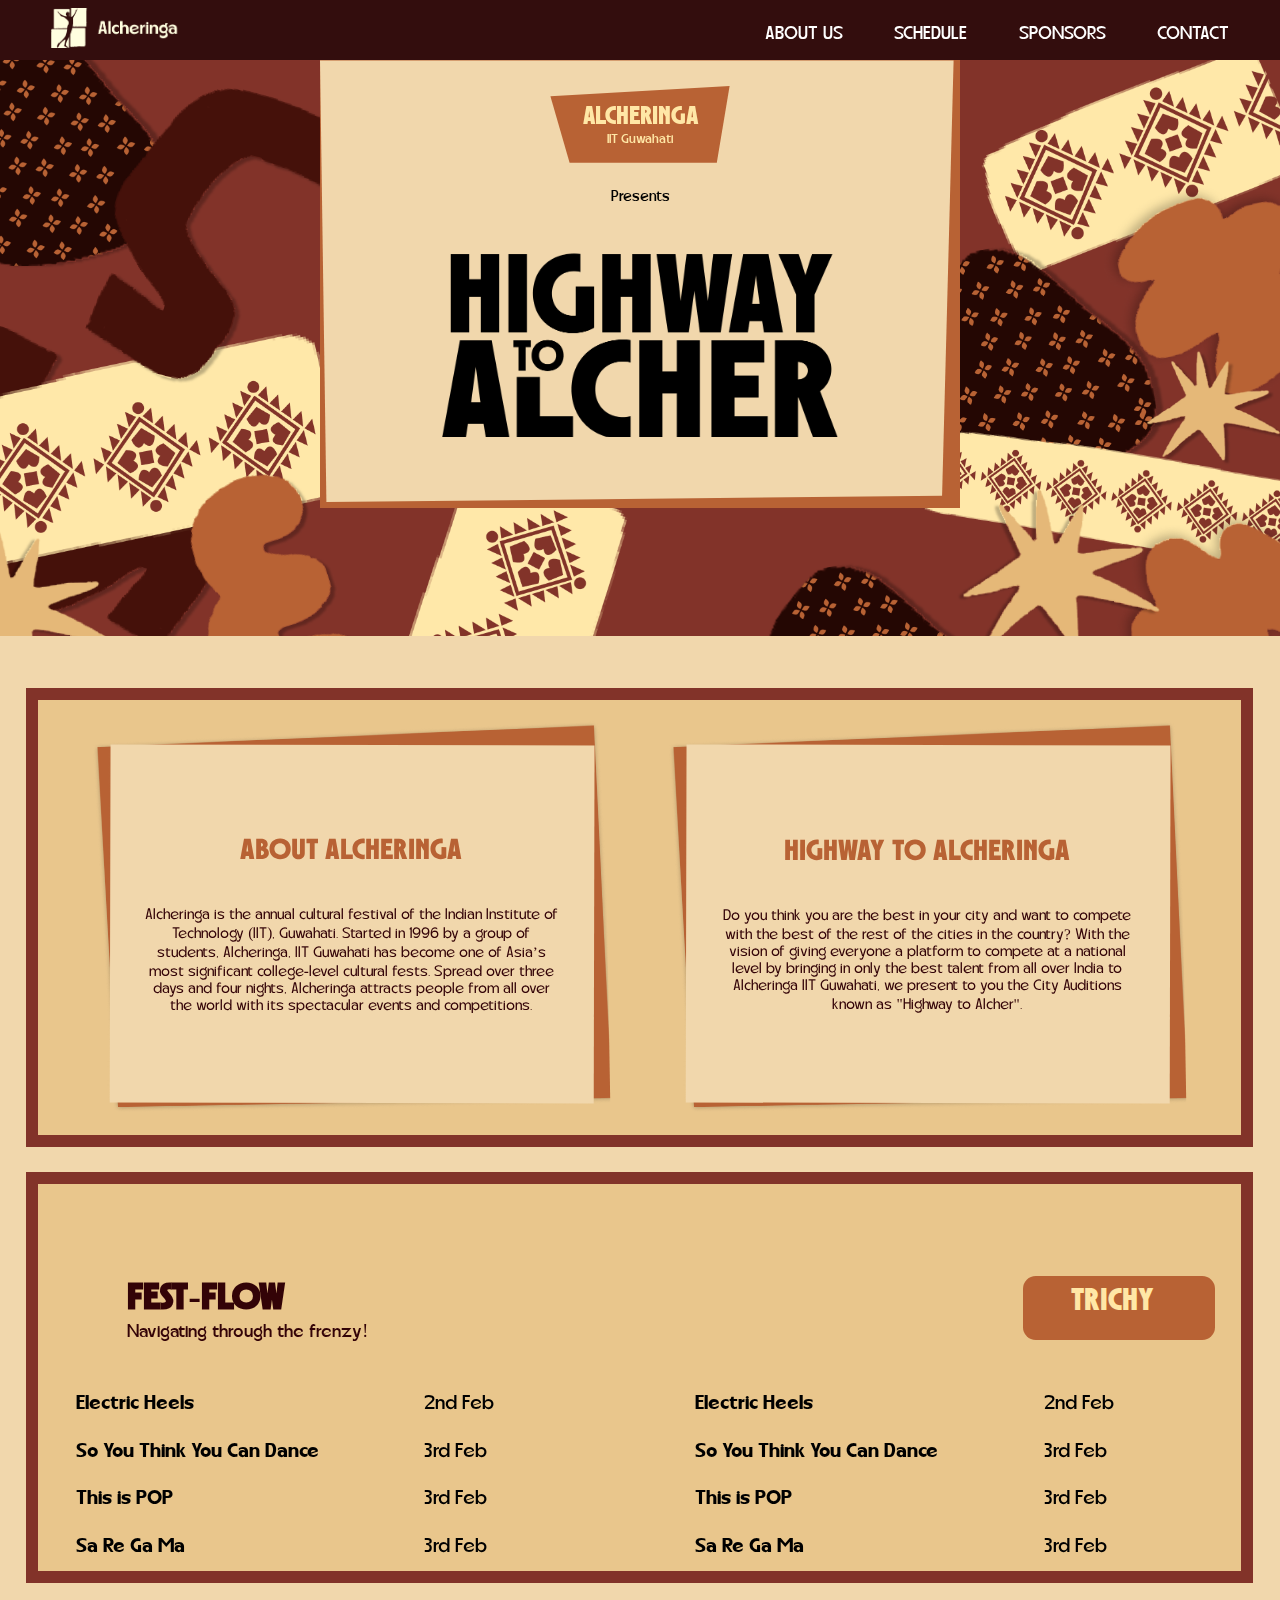
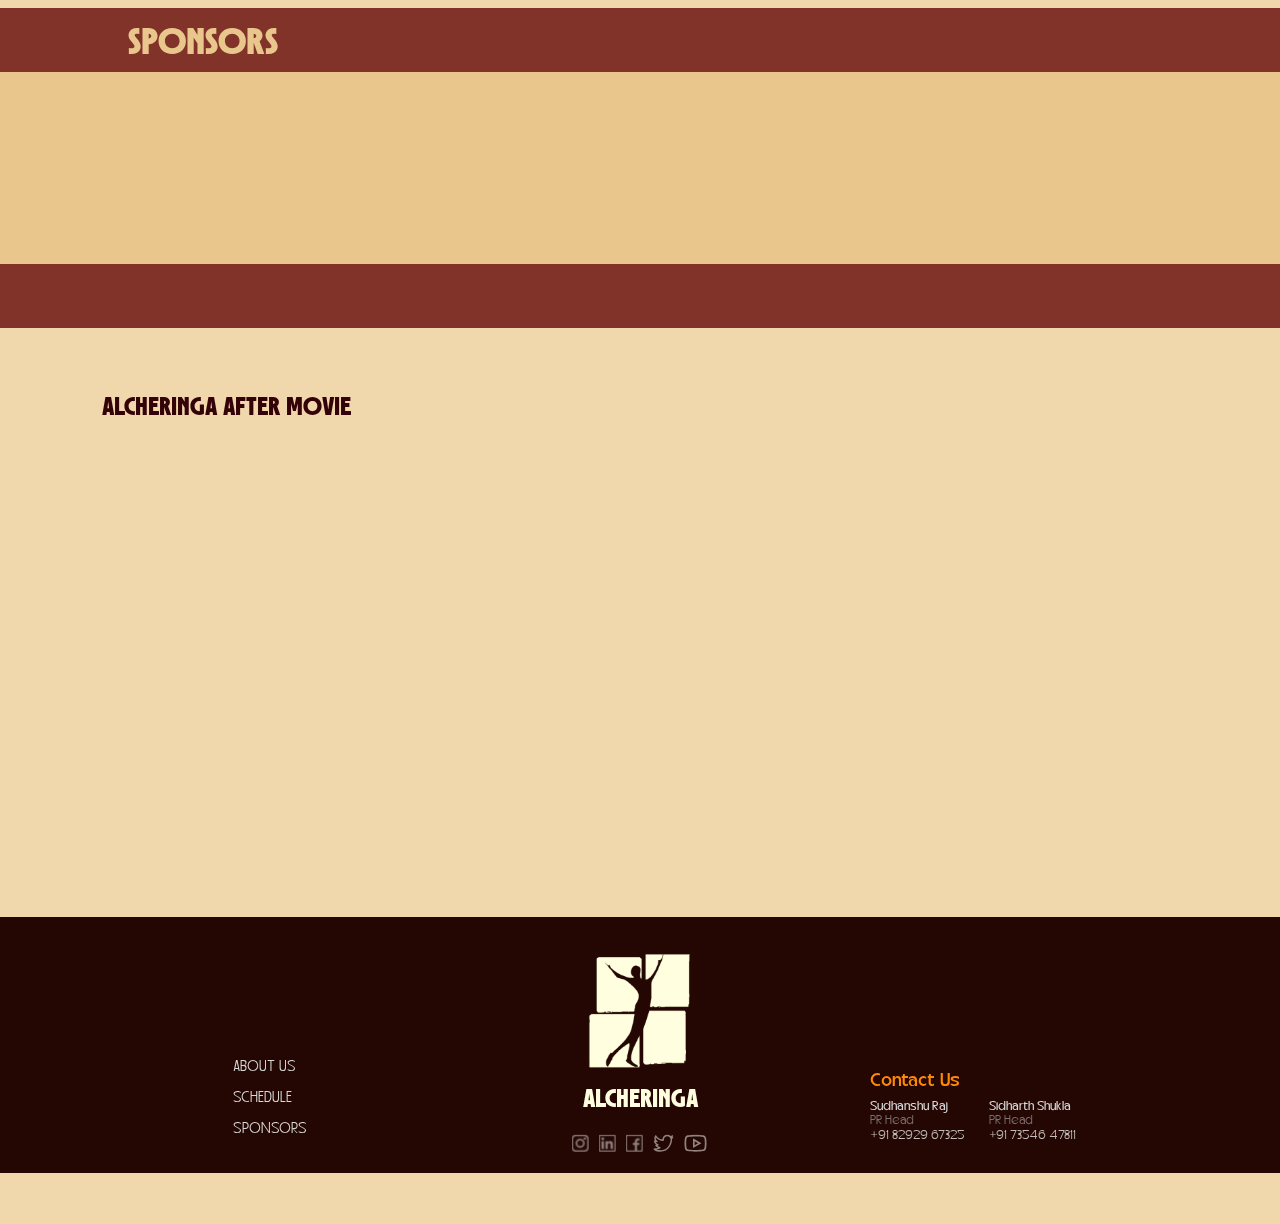
==== commit 678a556e: "fixed some issues" ====
--- a/CE-portal/index.html
+++ b/CE-portal/index.html
@@ -16,11 +16,21 @@
         </div>
         <div class="navigators">
             <ul>
+                <li class="hideOnMobile">ABOUT US</li>
+                <li class="hideOnMobile">SCHEDULE</li>
+                <li class="hideOnMobile">SPONSORS</li>
+                <li class="hideOnMobile">CONTACT</li>
+                <!-- <button class="hideOnMobile">REGISTER</button> -->
+                <li class="menuBtn" onclick=showSidebar()><svg xmlns="http://www.w3.org/2000/svg" height="5vw" viewBox="0 -960 960 960" width="5vw" fill="#5f6368"><path d="M120-240v-80h720v80H120Zm0-200v-80h720v80H120Zm0-200v-80h720v80H120Z"/></svg></li>
+            </ul>
+
+            <ul class="hamburger">
+                <li class="closeBtn" onclick="hideSidebar()"><svg xmlns="http://www.w3.org/2000/svg" height="8vw" viewBox="0 -960 960 960" width="8vw" fill="#5f6368"><path d="m256-200-56-56 224-224-224-224 56-56 224 224 224-224 56 56-224 224 224 224-56 56-224-224-224 224Z"/></svg></li>
                 <li>ABOUT US</li>
                 <li>SCHEDULE</li>
                 <li>SPONSORS</li>
                 <li>CONTACT</li>
-                <button>REGISTER</button>
+                <li><button>REGISTER</button></li>
             </ul>
         </div>
     </nav>
@@ -95,7 +105,7 @@
         <div class="city-and-event-info">
             <div class="festflow-dropdown">
                 <div class="festflow-header">
-                    FEST-FLOW
+                    <h2>FEST-FLOW</h2>
                     <p>
                         Navigating through the frenzy!
                     </p>
--- a/CE-portal/style.css
+++ b/CE-portal/style.css
@@ -1,3 +1,18 @@
+body {
+    overflow-x: hidden;
+    max-width: 100vw;
+    margin: 0;
+    padding: 0;
+}
+
+::-webkit-scrollbar {
+    width: 0vw;
+  }
+
+::-webkit-scrollbar-thumb {
+    background: #240703;
+    border-radius: 20px;
+  }
 *{
     padding: 0;
     margin: 0;
@@ -6,6 +21,10 @@
 @font-face {
     font-family: 'Carltine'; 
     src: url('../carltine-font-family/CarltineMedium-MVnzn.ttf');
+}
+@font-face {
+    font-family: 'Carltinethin'; 
+    src: url('../carltine-font-family/CarltineRegular-K7z5l.ttf');
 }
 
 @font-face {
@@ -44,6 +63,9 @@
     padding-top: .6vw;
     list-style: none;
     font-size: 1.389vw;
+}
+nav ul li:hover{
+    cursor: pointer;
 }
 
 nav ul  button{
@@ -52,7 +74,36 @@
     height: 2.917vw;
     font-size: 1.111vw;
     border-radius: .5vw;
-}
+    cursor: pointer;
+}
+
+.menuBtn{
+    display: none;
+}
+
+/* hamburger */
+.hamburger{
+    padding-bottom: 2vw;
+    position: fixed;
+    top: 0;
+    right: 0;
+    width: 100vw;
+    min-height:100vh ;
+    z-index: 999;
+    backdrop-filter: blur(10px);
+    box-shadow: -10px 0 10px  rgba(0,0,0,0.1);
+    display: none;
+    flex-direction: column;
+    padding-top: 8vw;
+    justify-content: last baseline;
+    align-items: center;
+}
+
+.hamburger li, .hamburger li button{
+    font-size: 5vw;
+}
+
+
 /* header */
 .alcheringa-iitg-header{
     height: 45vw;
@@ -146,6 +197,7 @@
 
 /* para 2 */
 body{
+    
     background-color: #F1D7AC;
 }
 
@@ -201,11 +253,13 @@
     width: 33vw;
     text-align: center;
     color: #330307;
-    font-family: 'Carltine';
+    font-family: 'Carltinethin';
     font-weight: 400;
     font-size: 1.189vw;
 }
-
+.festflow-header h2{
+    font-family: 'Bosten';
+}
 
 
 /* city and grid info */
@@ -317,16 +371,99 @@
     display: flex;
     overflow-y:scroll ;
     gap: 10vw;
+    background: #E9C68C;
     margin-top: -1vw;
     margin: 2vw;
     padding: 2vw;
     border: 1vw solid #823329;   
 }
 
-#ye-wala{
-    padding-top: 1vw;
-}
-
+.cart{
+    width: 38vw;
+    height: 30vw;
+    background: #B86234;
+    background-size: cover;
+}
+
+
+.about-cart{
+    width: 40vw;
+    height: 30vw;
+    clip-path: polygon(1% 0, 95% 2.3%, 93% 95%, 0 100%) ;
+    background: #F1D7AC;
+    display: flex;
+    justify-content: center;
+    align-items: center;
+    /* gap: 3vw; */
+}
+
+.img-of-women{
+    width: 40%;
+}
+
+.img-of-women img{
+    margin-left: 1vw;
+    width: 12vw;
+}
+
+.cart-content{
+    width: 50%;
+    height: 60%; 
+}
+
+.cart-header{
+    font-family: Bosten;
+    color: #B86234;
+    font-size: 3vw;
+}
+
+.cart-header p{
+    font-size: 1.5vw;
+    color: black;
+    font-family: CarltineBold;
+}
+
+.content-of-cart{
+    margin-top: 1.5vw;
+    width: 90%;
+    font-size: 1.2vw;
+    color: black;
+    font-family: Carltine;
+}
+
+.cart-buttons{
+    margin-top: 1.5vw;
+    display: flex;
+    gap: .5vw;
+}
+
+.cart-register{
+    font-size: 1.2vw;
+    font-family: Carltine;
+    background-color: #B86234;
+    border:none;
+    padding: .5vw;
+    width: 45%;
+    border-radius: .3vw;
+    color: #F1D7AC;
+    border: .1vw solid #B86234;
+}
+
+.cart-GUIDELINES{
+    font-size: 1.2vw;
+    font-family: Carltine;
+    background-color: #F1D7AC;
+    border:none;
+    padding: .5vw;
+    width: 45%;
+    border-radius: .3vw;
+    color: #B86234;
+    border: .1vw solid #B86234;
+}
+
+.disc-para-2{
+    font-family: 'Carltinethin';
+}
 
 /* from sponsor to footer page css */
 
@@ -365,9 +502,7 @@
     z-index: 30;
     position: relative;
     font-weight: 100;
-
-
-
+    width: 30vw;
 }
 
 .sponsor .sponsor-images{
@@ -533,7 +668,9 @@
    
    
 }
-
+.aftermovie .bottom .foo-middle  ul a img{
+    height: 2vw;
+}
 
 
 
@@ -798,6 +935,27 @@
 
 @media screen and (max-width: 480px) {
     body {
+        /* responsive nav */
+        .hideOnMobile{
+            display: none;
+        }
+
+        .menuBtn{
+            display: block;
+            margin-bottom: 1vw;
+            cursor: pointer;
+        }
+        .closeBtn{
+            cursor: pointer;
+        }
+
+        .hamburger li button{
+            width: fit-content;
+            height: fit-content;
+            padding:2vw;
+            border-radius:1.5vw ;
+        }
+        /* para */
         .para-2{
             flex-direction: column;
             align-items: center;
@@ -831,7 +989,7 @@
             margin-bottom: 2vw;
             left: 3vw;
             display: grid;
-            grid-template-columns:repeat(2,50vw);
+            grid-template-columns:repeat(2,48vw);
             text-align: center;
         }
         
@@ -840,5 +998,71 @@
             font-size: 2.6vw;
             text-align: left;
         }
+
+        /* second page */
+        .cartsdiv{
+            display: flex;
+            flex-direction: column;
+            align-items: center; 
+            gap: 2.5vw; 
+        }
+        .cart{
+            margin-top: 2vw;
+            width: 80vw;
+            height:50vw ;
+        }
+
+        .about-cart{
+            width: 80vw;
+            height:50vw ;
+            /* background: #000; */
+            clip-path: polygon(2% 0, 100% 3.3%, 96% 95%, 0 100%) ;
+        }
+
+        .img-of-women img{
+            margin-left: 1vw;
+            width: 20vw;
+        }
+
+        .cart-content{
+            width: 50%;
+            height: 70%; 
+        }
+        
+        .cart-header{
+            font-size: 6vw;
+        }
+        
+        .cart-header p{
+            font-size: 3vw;
+        }
+        
+        .content-of-cart{
+            margin-top: 2.4vw;
+            width: 90%;
+            font-size: 2.4vw;
+        }
+        
+        .cart-buttons{
+            margin-top: 2.4vw;
+            display: flex;
+            gap: .5vw;
+        }
+        
+        .cart-register{
+            font-size: 2.4vw;
+            padding: .5vw;
+            width: 45%;
+            border-radius: .3vw;
+            border: .1vw solid #B86234;
+        }
+        
+        .cart-GUIDELINES{
+            font-size: 2.4vw;
+            padding: .5vw;
+            width: 45%;
+            border-radius: .3vw;
+            border: .1vw solid #B86234;
+        }
     }
 }